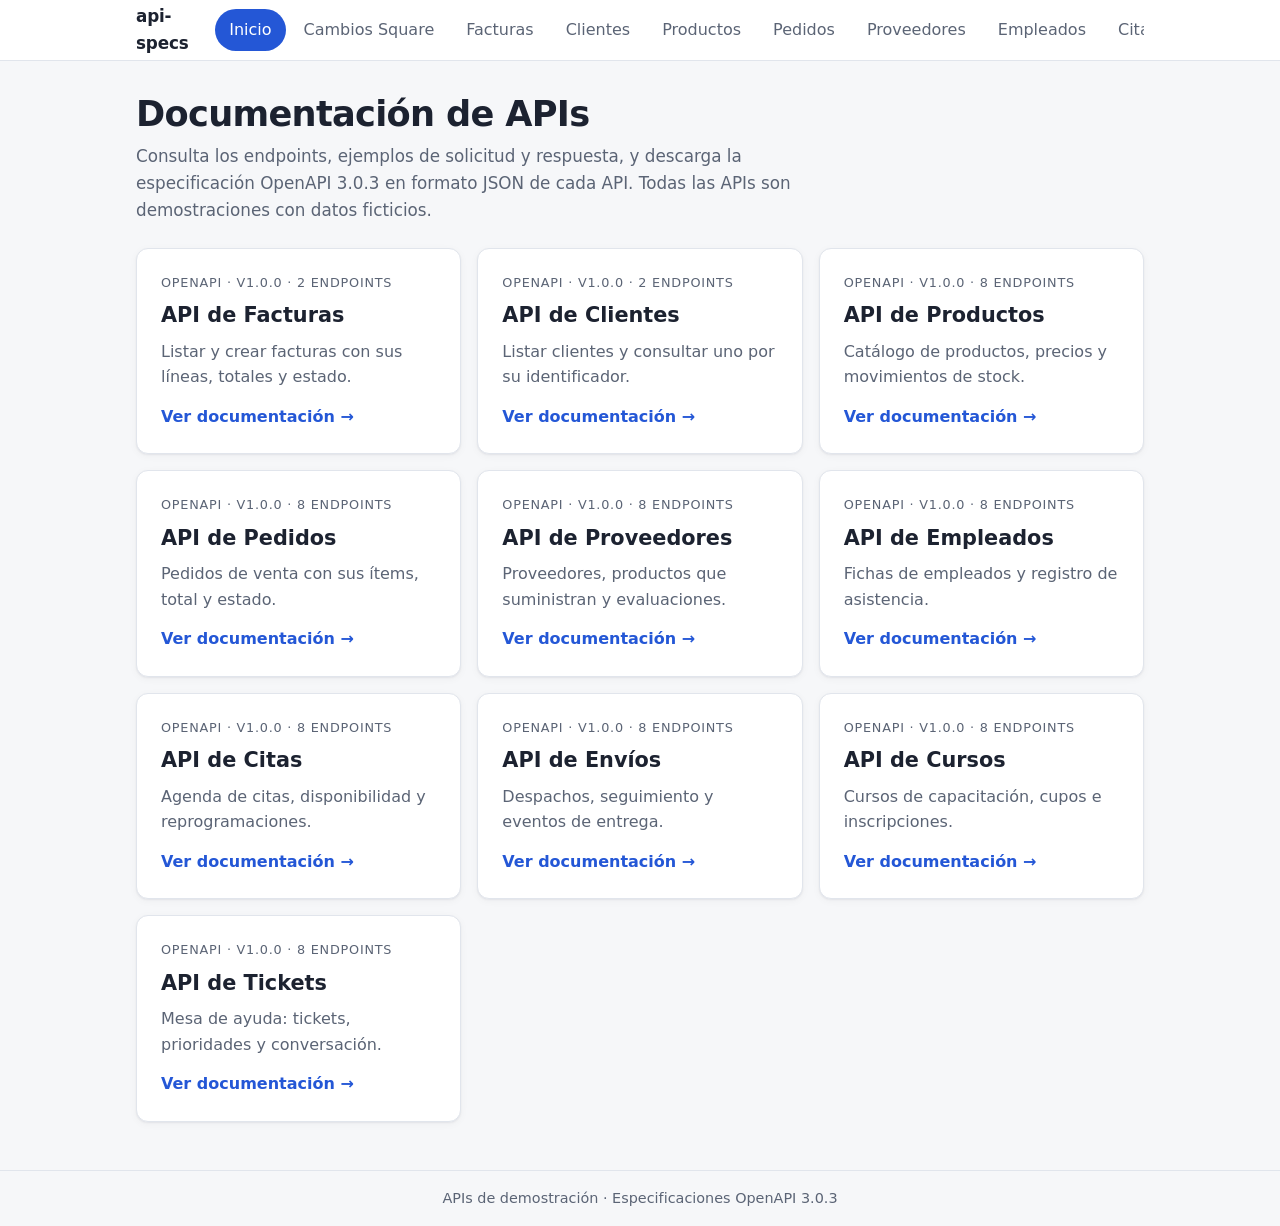
==== index.html @ 6aae832a "Agregar historial de cambios de Square ordenado por fecha Nueva vista #cambios con las 135 versiones" ====
<!doctype html>
<html lang="es">
<head>
  <meta charset="utf-8">
  <meta name="viewport" content="width=device-width, initial-scale=1">
  <title>Documentación de APIs</title>
  <meta name="description" content="Portal para consultar y descargar las especificaciones OpenAPI de 10 APIs de demostración.">
  <link rel="stylesheet" href="./styles.css">
</head>
<body>
  <a class="skip" href="#contenido" data-skip>Saltar al contenido</a>

  <header class="topbar">
    <div class="topbar__inner">
      <a class="brand" href="#inicio">api-specs</a>
      <!-- Los enlaces de cada API se generan desde specs/catalogo.json -->
      <nav class="menu" aria-label="Principal" data-menu>
        <a class="menu__link" href="#inicio" data-route="inicio">Inicio</a>
        <a class="menu__link" href="#cambios" data-route="cambios">Cambios Square</a>
      </nav>
    </div>
  </header>

  <main id="contenido" class="page" tabindex="-1">
    <!-- Inicio -->
    <section class="view" data-view="inicio" aria-labelledby="titulo-inicio">
      <h1 id="titulo-inicio" tabindex="-1">Documentación de APIs</h1>
      <p class="lead">
        Consulta los endpoints, ejemplos de solicitud y respuesta, y descarga la
        especificación OpenAPI 3.0.3 en formato JSON de cada API.
        Todas las APIs son demostraciones con datos ficticios.
      </p>
      <div class="cards" data-cards></div>
    </section>

    <!-- Una sola vista para cualquier API del catálogo -->
    <section class="view" data-view="api" aria-labelledby="titulo-api" hidden>
      <div class="spec-head">
        <div>
          <h1 id="titulo-api" tabindex="-1" data-field="title">API</h1>
          <p class="meta"><span class="badge" data-field="version">v…</span> <span class="badge badge--muted" data-field="count"></span> <span class="badge badge--muted">Demostración</span></p>
        </div>
        <a class="btn" href="#" download data-field="download">
          <svg aria-hidden="true" viewBox="0 0 24 24" width="18" height="18"><path fill="currentColor" d="M12 3a1 1 0 0 1 1 1v9.59l3.3-3.3a1 1 0 1 1 1.4 1.42l-5 5a1 1 0 0 1-1.4 0l-5-5a1 1 0 1 1 1.4-1.42l3.3 3.3V4a1 1 0 0 1 1-1Zm-8 15a1 1 0 0 1 1 1v1h14v-1a1 1 0 1 1 2 0v2a1 1 0 0 1-1 1H4a1 1 0 0 1-1-1v-2a1 1 0 0 1 1-1Z"/></svg>
          Descargar JSON
        </a>
      </div>
      <p class="lead" data-field="description">Cargando especificación…</p>
      <p class="server" data-field="server"></p>
      <div class="endpoints" data-field="endpoints"></div>
    </section>
    <!-- Historial de cambios de Square, ordenado por fecha -->
    <section class="view" data-view="cambios" aria-labelledby="titulo-cambios" hidden>
      <h1 id="titulo-cambios" tabindex="-1">Historial de cambios de Square</h1>
      <p class="lead">
        Cada versión del <a href="https://developer.squareup.com/docs/changelog/connect" target="_blank" rel="noopener">changelog de Square APIs and SDKs</a>
        ordenada por fecha, con las APIs que toca y los endpoints que menciona su nota de versión.
      </p>
      <div class="cl-tools">
        <label class="cl-field">
          <span>Buscar endpoint o API</span>
          <input type="search" placeholder="Ej.: CreatePayment, Orders API" data-cl="q">
        </label>
        <label class="cl-field">
          <span>Año</span>
          <select data-cl="anio"><option value="">Todos</option></select>
        </label>
        <label class="cl-field">
          <span>Orden</span>
          <select data-cl="orden">
            <option value="desc">Más reciente primero</option>
            <option value="asc">Más antigua primero</option>
          </select>
        </label>
        <label class="cl-check">
          <input type="checkbox" data-cl="solo"> Solo fechas con endpoints
        </label>
      </div>
      <p class="cl-resumen" data-cl="resumen" aria-live="polite"></p>
      <div data-cl="lista"></div>
    </section>
  </main>

  <footer class="footer">
    <p>APIs de demostración · Especificaciones OpenAPI 3.0.3</p>
  </footer>

  <script src="./app.js"></script>
</body>
</html>
---- styles.css ----
:root {
  --bg: #f6f7f9;
  --surface: #ffffff;
  --text: #1c2230;
  --muted: #5b6475;
  --border: #e1e5ec;
  --accent: #2457d6;
  --accent-hover: #1b45ad;
  --accent-soft: #e8eefc;
  --code-bg: #0f1623;
  --code-text: #e3e8f2;
  --get: #127a4a;
  --get-bg: #e3f5ec;
  --post: #9a5b00;
  --post-bg: #fdf0dc;
  --put: #1d4ed8;
  --put-bg: #e5edff;
  --patch: #6d28d9;
  --patch-bg: #f0e8ff;
  --delete: #b42318;
  --delete-bg: #fde8e7;
  --radius: 12px;
  --shadow: 0 1px 2px rgba(16, 24, 40, .06), 0 2px 8px rgba(16, 24, 40, .04);
  color-scheme: light;
}

* { box-sizing: border-box; }

html { scroll-behavior: smooth; }

body {
  margin: 0;
  background: var(--bg);
  color: var(--text);
  font: 16px/1.6 system-ui, -apple-system, "Segoe UI", Roboto, "Helvetica Neue", Arial, sans-serif;
  display: flex;
  flex-direction: column;
  min-height: 100vh;
}

a { color: var(--accent); }

.skip {
  position: absolute;
  left: -9999px;
}
.skip:focus {
  left: 16px;
  top: 8px;
  z-index: 10;
  background: var(--surface);
  padding: 8px 12px;
  border-radius: 8px;
}

/* ---------- Barra superior ---------- */
.topbar {
  position: sticky;
  top: 0;
  z-index: 5;
  background: var(--surface);
  border-bottom: 1px solid var(--border);
}
.topbar__inner {
  max-width: 1040px;
  margin: 0 auto;
  padding: 0 16px;
  display: flex;
  align-items: center;
  justify-content: space-between;
  gap: 12px;
  min-height: 60px;
}
.brand {
  font-weight: 700;
  font-size: 1.05rem;
  color: var(--text);
  text-decoration: none;
  letter-spacing: -.01em;
}
/* Con 10 APIs el menú no cabe: se desliza horizontalmente sin mover la página. */
.menu {
  display: flex;
  gap: 4px;
  min-width: 0;
  overflow-x: auto;
  scrollbar-width: thin;
  padding: 4px 0;
}
.page:focus { outline: none; }
.menu__link {
  padding: 8px 14px;
  border-radius: 999px;
  color: var(--muted);
  text-decoration: none;
  font-weight: 500;
  white-space: nowrap;
}
.menu__link:hover { background: var(--bg); color: var(--text); }
.menu__link[aria-current="page"] {
  background: var(--accent);
  color: #fff;
}

/* ---------- Contenido ---------- */
.page {
  flex: 1;
  width: 100%;
  max-width: 1040px;
  margin: 0 auto;
  padding: 32px 16px 48px;
}

h1 {
  font-size: clamp(1.6rem, 4vw, 2.2rem);
  line-height: 1.2;
  margin: 0 0 8px;
  letter-spacing: -.02em;
}
h1:focus { outline: none; }

.lead {
  color: var(--muted);
  font-size: 1.05rem;
  max-width: 68ch;
  margin: 0 0 24px;
}

/* Tarjetas de inicio */
.cards {
  display: grid;
  grid-template-columns: repeat(auto-fit, minmax(260px, 1fr));
  gap: 16px;
}
.card {
  display: flex;
  flex-direction: column;
  gap: 6px;
  padding: 24px;
  background: var(--surface);
  border: 1px solid var(--border);
  border-radius: var(--radius);
  box-shadow: var(--shadow);
  color: var(--text);
  text-decoration: none;
  transition: border-color .15s, transform .15s;
}
.card:hover { border-color: var(--accent); transform: translateY(-2px); }
.card__eyebrow { font-size: .8rem; color: var(--muted); text-transform: uppercase; letter-spacing: .06em; }
.card__title { font-size: 1.3rem; font-weight: 700; }
.card__text { color: var(--muted); }
.card__cta { margin-top: 8px; color: var(--accent); font-weight: 600; }

/* Cabecera de especificación */
.spec-head {
  display: flex;
  flex-wrap: wrap;
  align-items: flex-start;
  justify-content: space-between;
  gap: 16px;
  margin-bottom: 8px;
}
.meta { margin: 0 0 12px; display: flex; gap: 8px; flex-wrap: wrap; }
.badge {
  display: inline-block;
  padding: 2px 10px;
  border-radius: 999px;
  background: var(--accent-soft);
  color: var(--accent);
  font-size: .85rem;
  font-weight: 600;
}
.badge--muted { background: var(--bg); color: var(--muted); border: 1px solid var(--border); }

.btn {
  display: inline-flex;
  align-items: center;
  gap: 8px;
  padding: 12px 20px;
  border-radius: 10px;
  background: var(--accent);
  color: #fff;
  font-weight: 600;
  text-decoration: none;
  box-shadow: var(--shadow);
  white-space: nowrap;
}
.btn:hover { background: var(--accent-hover); }
.btn:focus-visible, .menu__link:focus-visible, .card:focus-visible {
  outline: 3px solid var(--accent);
  outline-offset: 2px;
}

.server { color: var(--muted); font-size: .95rem; margin: -12px 0 24px; }
.server code { background: var(--surface); border: 1px solid var(--border); padding: 1px 6px; border-radius: 6px; }

/* Endpoints */
.endpoints { display: grid; gap: 16px; }
.endpoint {
  background: var(--surface);
  border: 1px solid var(--border);
  border-radius: var(--radius);
  box-shadow: var(--shadow);
  overflow: hidden;
}
.endpoint__head {
  display: flex;
  align-items: center;
  gap: 12px;
  flex-wrap: wrap;
  padding: 16px 20px;
  border-bottom: 1px solid var(--border);
}
.endpoint__path {
  font: 600 1rem/1.4 ui-monospace, "Cascadia Code", Consolas, monospace;
  word-break: break-all;
}
.endpoint__summary { color: var(--muted); }
.endpoint__body { padding: 16px 20px 20px; }
.endpoint__body > p { margin: 0 0 12px; }

.method {
  display: inline-block;
  min-width: 56px;
  text-align: center;
  padding: 3px 8px;
  border-radius: 6px;
  font: 700 .8rem/1.4 ui-monospace, Consolas, monospace;
}
.method--get { background: var(--get-bg); color: var(--get); }
.method--post { background: var(--post-bg); color: var(--post); }
.method--put { background: var(--put-bg); color: var(--put); }
.method--patch { background: var(--patch-bg); color: var(--patch); }
.method--delete { background: var(--delete-bg); color: var(--delete); }

h3 {
  font-size: .8rem;
  text-transform: uppercase;
  letter-spacing: .06em;
  color: var(--muted);
  margin: 20px 0 8px;
}

.table-wrap { overflow-x: auto; }
table { width: 100%; border-collapse: collapse; font-size: .95rem; }
th, td { text-align: left; padding: 8px 10px; border-bottom: 1px solid var(--border); vertical-align: top; }
th { font-weight: 600; color: var(--muted); font-size: .85rem; }
td code { font-family: ui-monospace, Consolas, monospace; }

.response__title { display: flex; gap: 8px; align-items: baseline; margin: 12px 0 6px; }
.status { font: 700 .9rem ui-monospace, Consolas, monospace; }
.status--ok { color: var(--get); }
.status--err { color: #b42318; }

pre {
  margin: 0;
  background: var(--code-bg);
  color: var(--code-text);
  padding: 14px 16px;
  border-radius: 10px;
  overflow-x: auto;
  font: .88rem/1.55 ui-monospace, "Cascadia Code", Consolas, monospace;
}

.error {
  padding: 16px;
  border-radius: var(--radius);
  background: #fef3f2;
  color: #b42318;
  border: 1px solid #fecdca;
}

.footer {
  border-top: 1px solid var(--border);
  color: var(--muted);
  font-size: .9rem;
  text-align: center;
  padding: 16px;
}
.footer p { margin: 0; }

/* ---------- Celular ---------- */
@media (max-width: 560px) {
  .topbar__inner { flex-direction: column; align-items: stretch; padding: 8px 16px; gap: 6px; }
  .brand { text-align: center; }
  .menu__link { flex: none; padding: 8px 12px; }
  .page { padding-top: 24px; }
  .spec-head .btn { width: 100%; justify-content: center; }
  .endpoint__head, .endpoint__body { padding-left: 16px; padding-right: 16px; }
}

/* ---------- Historial de cambios de Square ---------- */
.cl-tools {
  display: flex;
  flex-wrap: wrap;
  gap: 12px 16px;
  align-items: flex-end;
  background: var(--surface);
  border: 1px solid var(--border);
  border-radius: var(--radius);
  padding: 14px 16px;
  box-shadow: var(--shadow);
}
.cl-field { display: grid; gap: 4px; font-size: .85rem; color: var(--muted); }
.cl-field input, .cl-field select {
  font: inherit;
  font-size: .95rem;
  color: var(--text);
  padding: 7px 10px;
  border: 1px solid var(--border);
  border-radius: 8px;
  background: var(--surface);
  min-width: 170px;
}
.cl-field input { min-width: 260px; }
.cl-field input:focus-visible, .cl-field select:focus-visible, .cl-check input:focus-visible {
  outline: 2px solid var(--accent);
  outline-offset: 1px;
}
.cl-check { display: flex; align-items: center; gap: 6px; font-size: .95rem; padding-bottom: 8px; }
.cl-resumen { color: var(--muted); font-size: .9rem; margin: 12px 0 0; }

.cl-anio {
  margin: 28px 0 8px;
  font-size: 1.4rem;
  position: sticky;
  top: 60px;
  background: var(--bg);
  padding: 6px 0;
  z-index: 2;
}
.cl-timeline { border-left: 2px solid var(--border); margin-left: 6px; padding-left: 20px; display: grid; gap: 14px; }
.cl-item {
  position: relative;
  background: var(--surface);
  border: 1px solid var(--border);
  border-radius: var(--radius);
  padding: 14px 18px;
  box-shadow: var(--shadow);
  scroll-margin-top: 110px;
}
.cl-item::before {
  content: "";
  position: absolute;
  left: -28px;
  top: 20px;
  width: 12px;
  height: 12px;
  border-radius: 50%;
  background: var(--accent);
  border: 2px solid var(--bg);
}
.cl-item__head { display: flex; flex-wrap: wrap; align-items: center; gap: 8px 12px; }
.cl-fecha { font: 700 1.1rem ui-monospace, Consolas, monospace; }
.cl-cuenta { font-size: .85rem; color: var(--accent); background: var(--accent-soft); padding: 2px 10px; border-radius: 999px; font-weight: 600; }
.cl-tag { font-size: .72rem; font-weight: 700; letter-spacing: .04em; padding: 2px 8px; border-radius: 6px; background: var(--post-bg); color: var(--post); }
.cl-link { margin-left: auto; font-size: .9rem; }
.cl-apis { margin: 10px 0 0; display: flex; flex-wrap: wrap; gap: 6px; }
.cl-vacio { color: var(--muted); font-size: .92rem; margin: 10px 0 0; }
.cl-grupo { margin-top: 12px; }
.cl-grupo h4 { margin: 0 0 4px; font-size: .95rem; }
.cl-grupo ul { margin: 0; padding-left: 18px; display: grid; gap: 3px; }
.cl-grupo li { font-size: .93rem; }
.cl-grupo code { font-size: .88rem; overflow-wrap: anywhere; }
.cl-hit { background: #fff6c2; border-radius: 4px; }
.cl-estado { font-size: .72rem; font-weight: 600; padding: 1px 7px; border-radius: 999px; margin-left: 4px; }
.cl-estado--nuevo { background: var(--get-bg); color: var(--get); }
.cl-estado--obsoleto { background: var(--post-bg); color: var(--post); }
.cl-estado--retirado { background: var(--delete-bg); color: var(--delete); }
.cl-estado--beta { background: var(--patch-bg); color: var(--patch); }
.cl-estado--actualizado { background: var(--put-bg); color: var(--put); }
.cl-objetos { margin-top: 10px; font-size: .9rem; color: var(--muted); }
.cl-objetos summary { cursor: pointer; }
.cl-objetos p { margin: 6px 0 0; display: flex; flex-wrap: wrap; gap: 6px; }

@media (max-width: 640px) {
  .cl-field input, .cl-field select { min-width: 0; width: 100%; }
  .cl-field { flex: 1 1 100%; }
  .cl-link { margin-left: 0; }
}
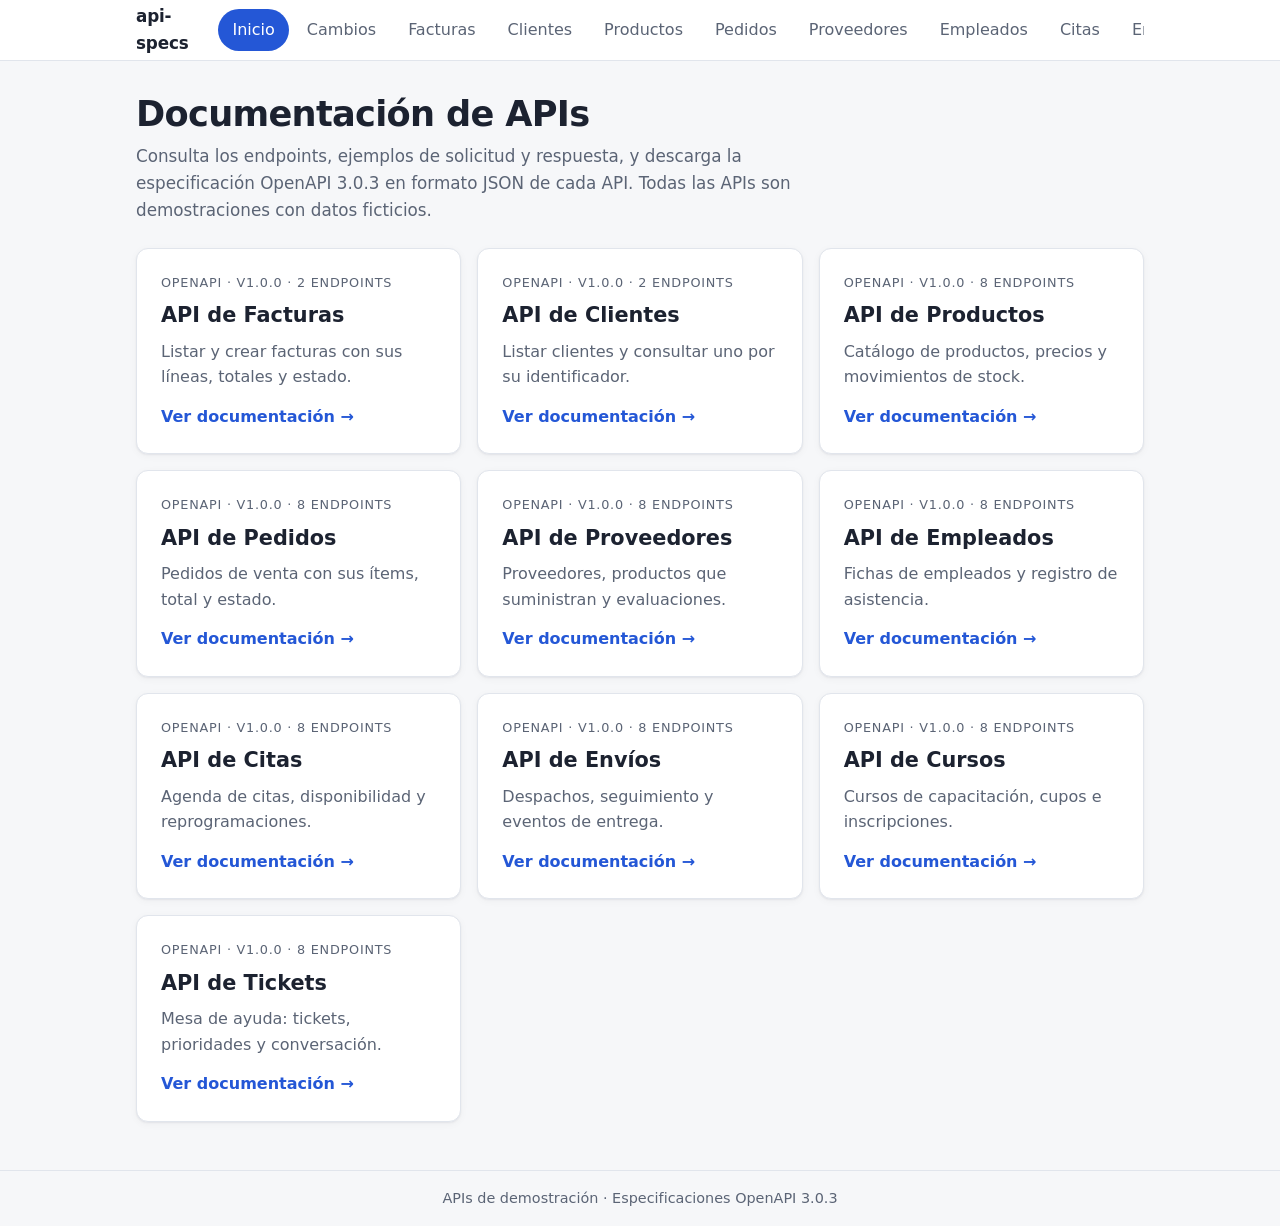
==== commit b1f634c9: "Quitar la palabra Square de los títulos de la vista de cambios Co-Authored-By: Claude Opus 5.5 <nore" ====
--- a/index.html
+++ b/index.html
@@ -16,7 +16,7 @@
       <!-- Los enlaces de cada API se generan desde specs/catalogo.json -->
       <nav class="menu" aria-label="Principal" data-menu>
         <a class="menu__link" href="#inicio" data-route="inicio">Inicio</a>
-        <a class="menu__link" href="#cambios" data-route="cambios">Cambios Square</a>
+        <a class="menu__link" href="#cambios" data-route="cambios">Cambios</a>
       </nav>
     </div>
   </header>
@@ -51,9 +51,9 @@
     </section>
     <!-- Historial de cambios de Square, ordenado por fecha -->
     <section class="view" data-view="cambios" aria-labelledby="titulo-cambios" hidden>
-      <h1 id="titulo-cambios" tabindex="-1">Historial de cambios de Square</h1>
+      <h1 id="titulo-cambios" tabindex="-1">Historial de cambios</h1>
       <p class="lead">
-        Cada versión del <a href="https://developer.squareup.com/docs/changelog/connect" target="_blank" rel="noopener">changelog de Square APIs and SDKs</a>
+        Cada versión del <a href="https://developer.squareup.com/docs/changelog/connect" target="_blank" rel="noopener">changelog oficial</a>
         ordenada por fecha, con las APIs que toca y los endpoints que menciona su nota de versión.
       </p>
       <div class="cl-tools">
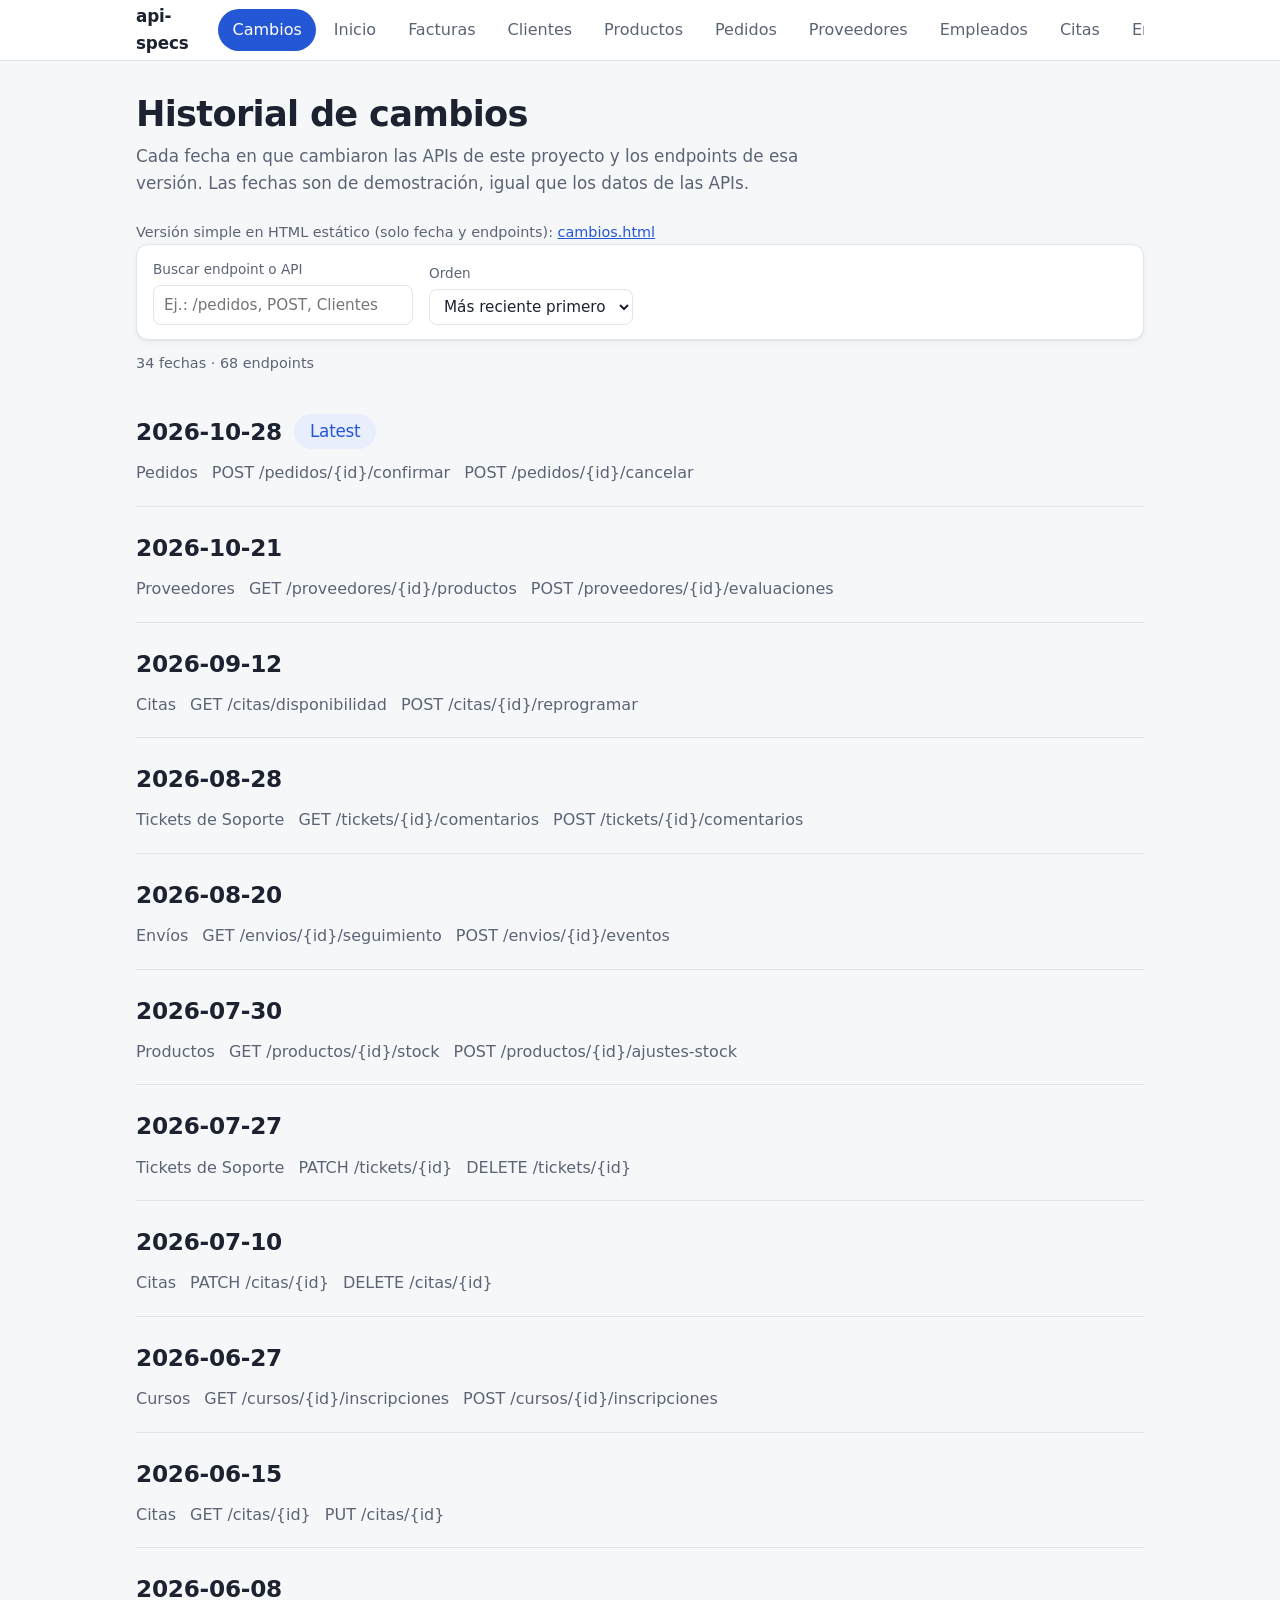
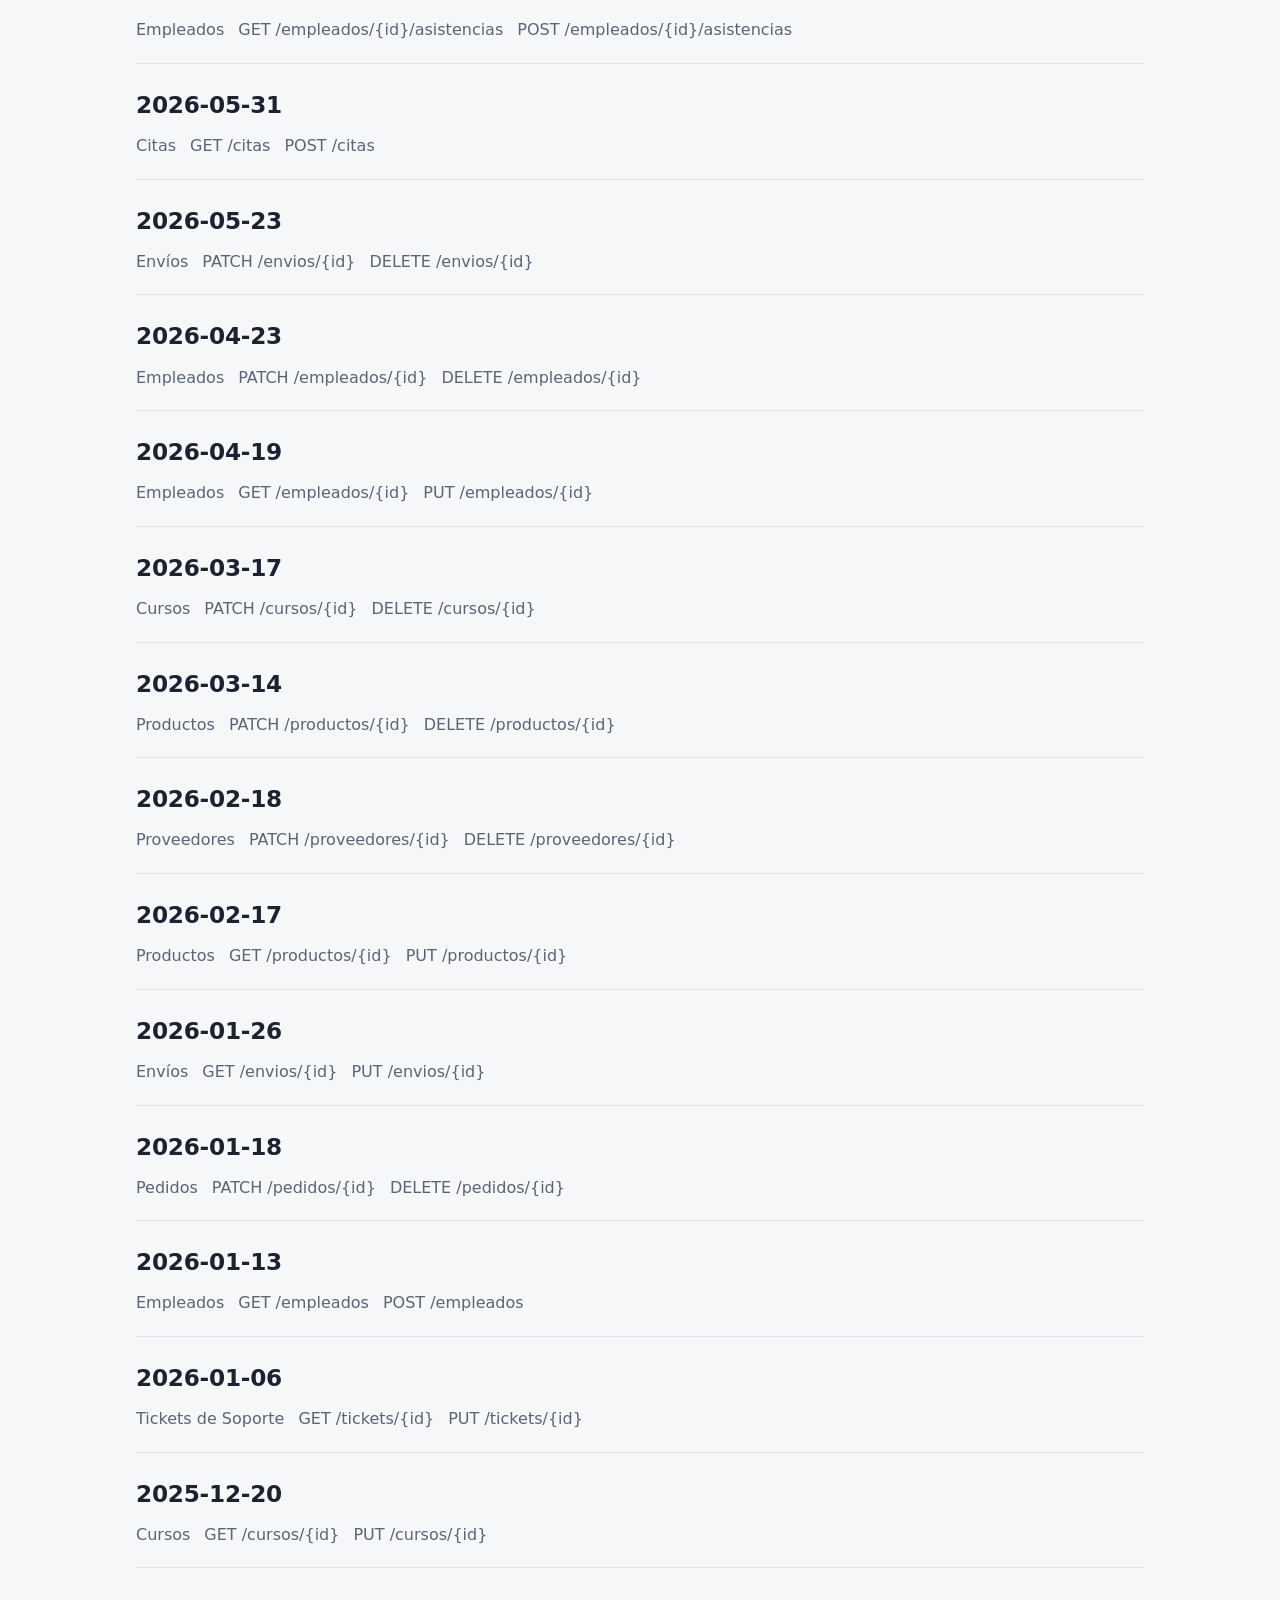
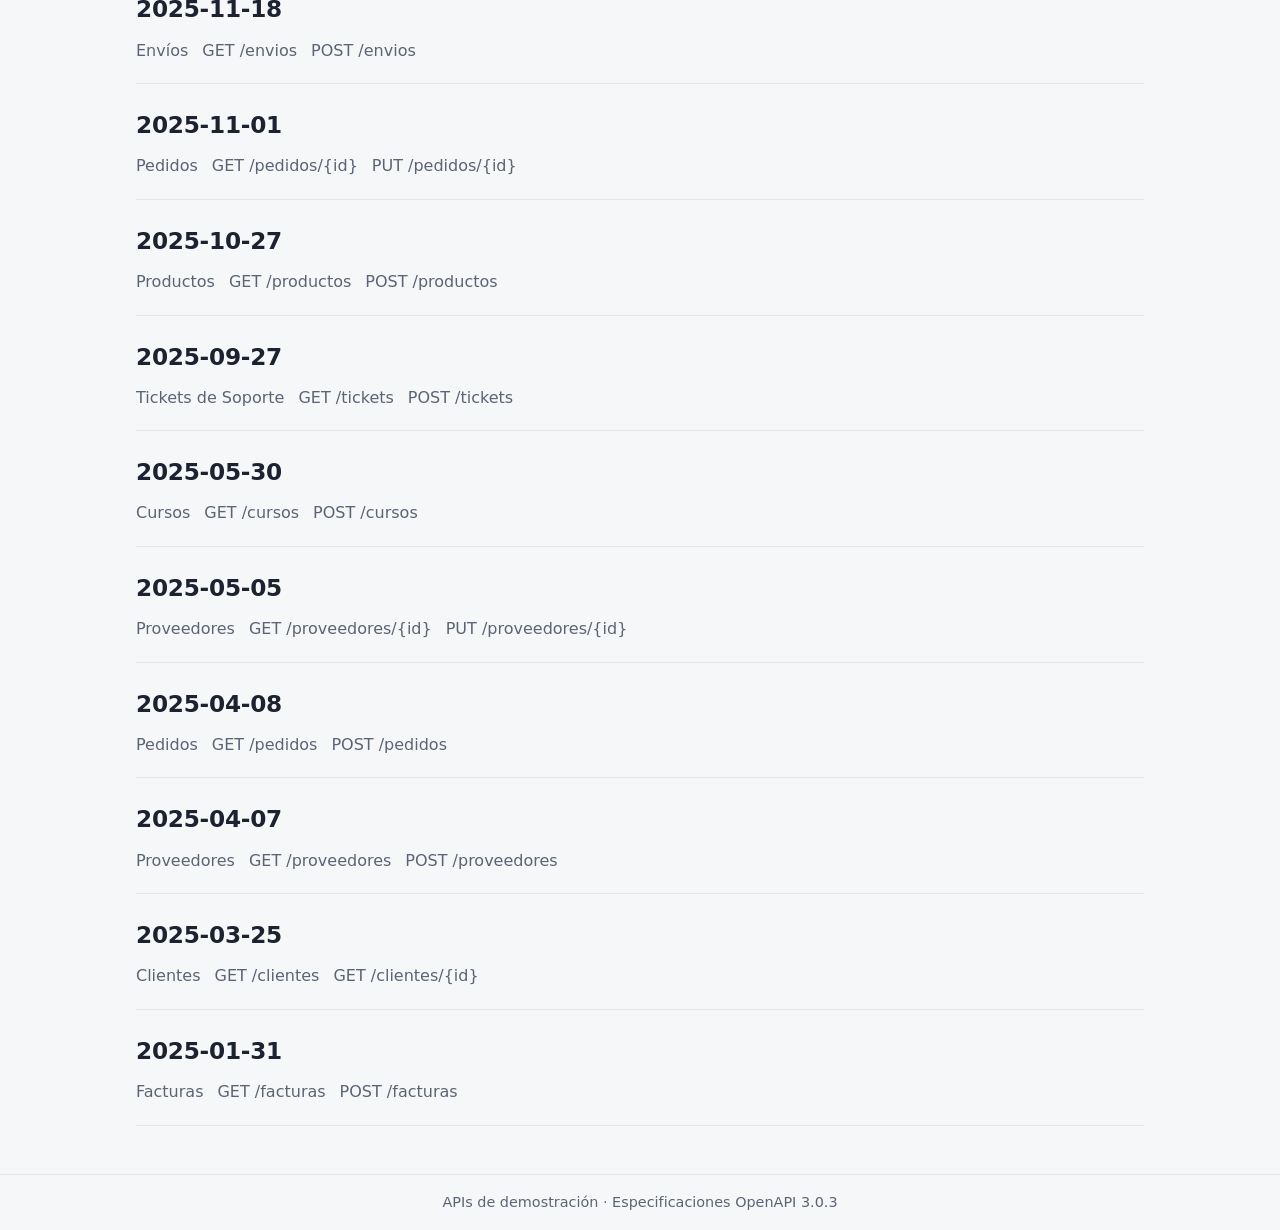
==== commit d1a15eef: "Cambios como página principal del sitio Al abrir el sitio sin # se muestra el historial de cambios, " ====
--- a/index.html
+++ b/index.html
@@ -5,25 +5,25 @@
   <meta name="viewport" content="width=device-width, initial-scale=1">
   <title>Documentación de APIs</title>
   <meta name="description" content="Portal para consultar y descargar las especificaciones OpenAPI de 10 APIs de demostración.">
-  <link rel="stylesheet" href="./styles.css">
+  <link rel="stylesheet" href="./styles.css?v=6">
 </head>
 <body>
   <a class="skip" href="#contenido" data-skip>Saltar al contenido</a>
 
   <header class="topbar">
     <div class="topbar__inner">
-      <a class="brand" href="#inicio">api-specs</a>
+      <a class="brand" href="#cambios">api-specs</a>
       <!-- Los enlaces de cada API se generan desde specs/catalogo.json -->
       <nav class="menu" aria-label="Principal" data-menu>
+        <a class="menu__link" href="#cambios" data-route="cambios">Cambios</a>
         <a class="menu__link" href="#inicio" data-route="inicio">Inicio</a>
-        <a class="menu__link" href="#cambios" data-route="cambios">Cambios</a>
       </nav>
     </div>
   </header>
 
   <main id="contenido" class="page" tabindex="-1">
     <!-- Inicio -->
-    <section class="view" data-view="inicio" aria-labelledby="titulo-inicio">
+    <section class="view" data-view="inicio" aria-labelledby="titulo-inicio" hidden>
       <h1 id="titulo-inicio" tabindex="-1">Documentación de APIs</h1>
       <p class="lead">
         Consulta los endpoints, ejemplos de solicitud y respuesta, y descarga la
@@ -49,21 +49,18 @@
       <p class="server" data-field="server"></p>
       <div class="endpoints" data-field="endpoints"></div>
     </section>
-    <!-- Historial de cambios de Square, ordenado por fecha -->
-    <section class="view" data-view="cambios" aria-labelledby="titulo-cambios" hidden>
+    <!-- Historial de cambios: fechas y endpoints de las APIs del proyecto -->
+    <section class="view" data-view="cambios" aria-labelledby="titulo-cambios">
       <h1 id="titulo-cambios" tabindex="-1">Historial de cambios</h1>
       <p class="lead">
-        Cada versión del <a href="https://developer.squareup.com/docs/changelog/connect" target="_blank" rel="noopener">changelog oficial</a>
-        ordenada por fecha, con las APIs que toca y los endpoints que menciona su nota de versión.
+        Cada fecha en que cambiaron las APIs de este proyecto y los endpoints de esa versión.
+        Las fechas son de demostración, igual que los datos de las APIs.
       </p>
+      <p class="cl-resumen">Versión simple en HTML estático (solo fecha y endpoints): <a href="./cambios.html">cambios.html</a></p>
       <div class="cl-tools">
         <label class="cl-field">
           <span>Buscar endpoint o API</span>
-          <input type="search" placeholder="Ej.: CreatePayment, Orders API" data-cl="q">
-        </label>
-        <label class="cl-field">
-          <span>Año</span>
-          <select data-cl="anio"><option value="">Todos</option></select>
+          <input type="search" placeholder="Ej.: /pedidos, POST, Clientes" data-cl="q">
         </label>
         <label class="cl-field">
           <span>Orden</span>
@@ -71,9 +68,6 @@
             <option value="desc">Más reciente primero</option>
             <option value="asc">Más antigua primero</option>
           </select>
-        </label>
-        <label class="cl-check">
-          <input type="checkbox" data-cl="solo"> Solo fechas con endpoints
         </label>
       </div>
       <p class="cl-resumen" data-cl="resumen" aria-live="polite"></p>
@@ -85,6 +79,6 @@
     <p>APIs de demostración · Especificaciones OpenAPI 3.0.3</p>
   </footer>
 
-  <script src="./app.js"></script>
+  <script src="./app.js?v=6"></script>
 </body>
 </html>
--- a/styles.css
+++ b/styles.css
@@ -289,7 +289,7 @@
   .endpoint__head, .endpoint__body { padding-left: 16px; padding-right: 16px; }
 }
 
-/* ---------- Historial de cambios de Square ---------- */
+/* ---------- Historial de cambios ---------- */
 .cl-tools {
   display: flex;
   flex-wrap: wrap;
@@ -365,10 +365,8 @@
 .cl-hit { background: #fff6c2; border-radius: 4px; }
 .cl-estado { font-size: .72rem; font-weight: 600; padding: 1px 7px; border-radius: 999px; margin-left: 4px; }
 .cl-estado--nuevo { background: var(--get-bg); color: var(--get); }
-.cl-estado--obsoleto { background: var(--post-bg); color: var(--post); }
-.cl-estado--retirado { background: var(--delete-bg); color: var(--delete); }
-.cl-estado--beta { background: var(--patch-bg); color: var(--patch); }
-.cl-estado--actualizado { background: var(--put-bg); color: var(--put); }
+.cl-estado--modificado { background: var(--put-bg); color: var(--put); }
+.cl-estado--eliminado { background: var(--delete-bg); color: var(--delete); }
 .cl-objetos { margin-top: 10px; font-size: .9rem; color: var(--muted); }
 .cl-objetos summary { cursor: pointer; }
 .cl-objetos p { margin: 6px 0 0; display: flex; flex-wrap: wrap; gap: 6px; }
@@ -378,3 +376,17 @@
   .cl-field { flex: 1 1 100%; }
   .cl-link { margin-left: 0; }
 }
+.cl-commits { margin: 8px 0 0; display: grid; gap: 2px; font-size: .88rem; color: var(--muted); }
+.cl-commit code { font-size: .82rem; }
+.cl-desc { color: var(--muted); font-size: .88rem; }
+.cl-grupo .method { font-size: .7rem; padding: 1px 6px; min-width: 0; }
+.cl-timeline { margin-top: 16px; }
+
+/* Lista estilo changelog: fecha + etiquetas + separador */
+.cl-list { margin-top: 16px; }
+.cl-row { padding: 22px 0 20px; border-bottom: 1px solid var(--border); scroll-margin-top: 80px; }
+.cl-row__fecha { margin: 0; font-size: 1.45rem; font-weight: 600; letter-spacing: -.01em; display: flex; align-items: center; gap: 12px; }
+.cl-latest { font-size: 1.05rem; font-weight: 500; color: var(--accent); background: var(--accent-soft); padding: 4px 16px; border-radius: 999px; }
+.cl-row__tags { margin: 10px 0 0; display: flex; flex-wrap: wrap; gap: 4px 14px; color: var(--muted); font-size: 1rem; }
+.cl-tag2 { color: var(--muted); text-decoration: none; }
+a.cl-tag2:hover { color: var(--accent); text-decoration: underline; }
